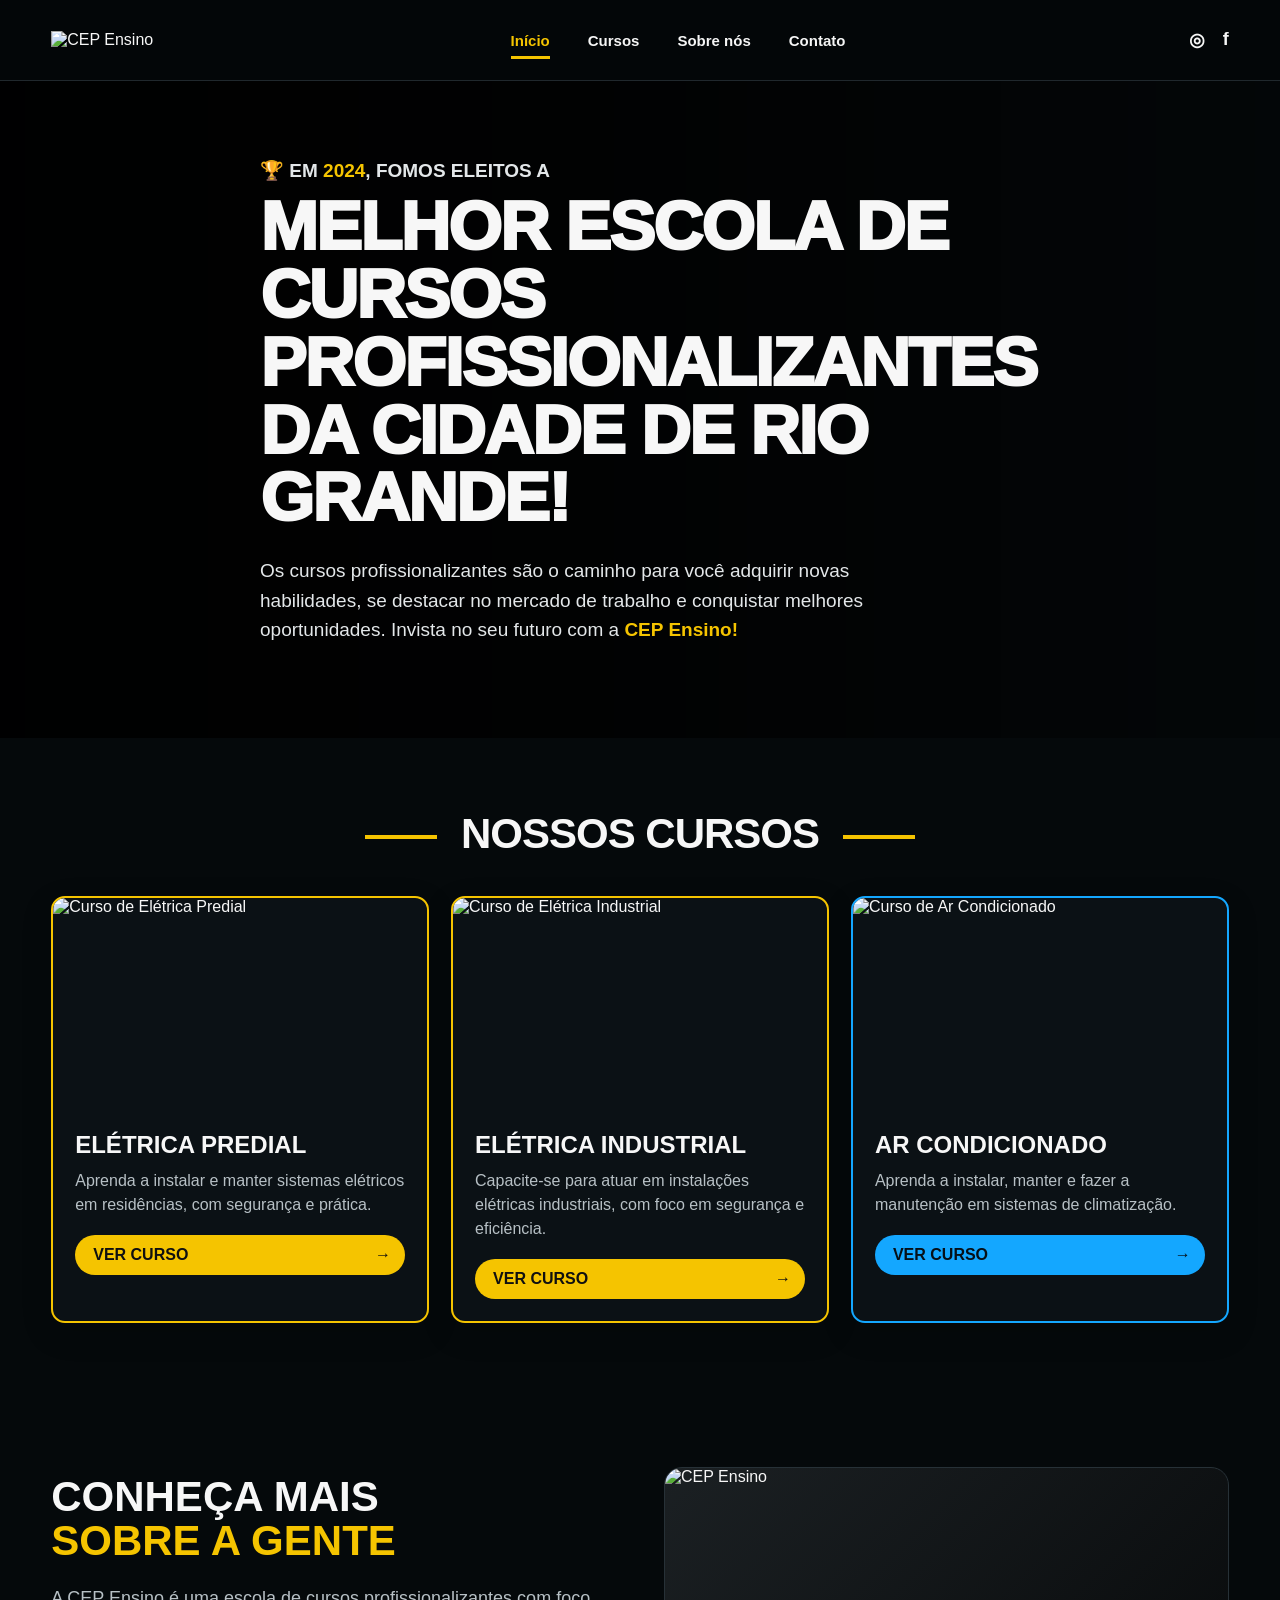
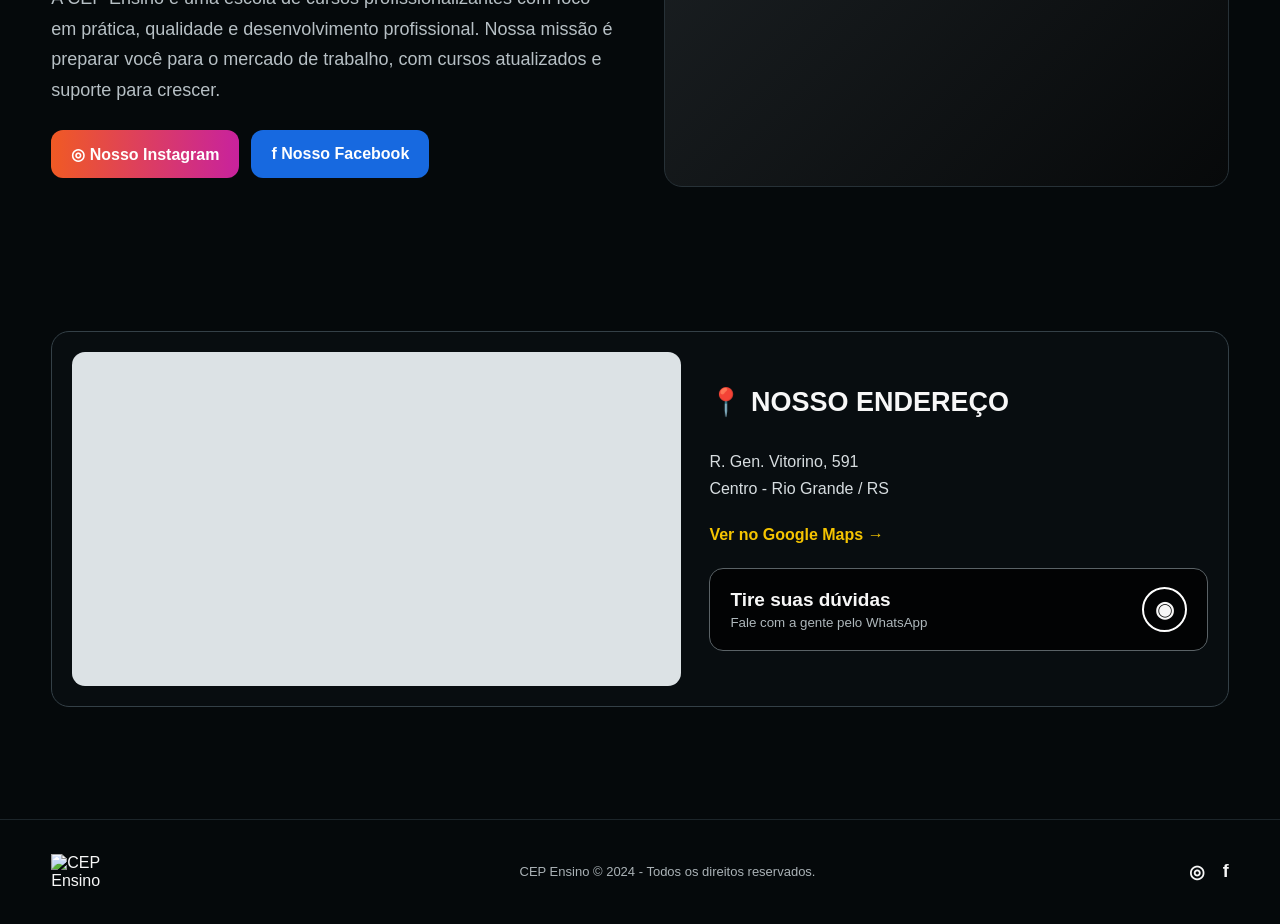
==== site-cursos/index.html @ a2a80884 "Add files via upload" ====
<!doctype html>
<html lang="pt-BR">
<head>
<meta charset="utf-8"><meta name="viewport" content="width=device-width,initial-scale=1">
<title>CEP Ensino | Cursos Profissionalizantes</title><link rel="stylesheet" href="style.css">
</head>
<body>
<header><div class="container nav">
<a href="index.html"><img class="logo" src="assets/logo.svg" alt="CEP Ensino"></a>
<nav><a class="active" href="#inicio">Início</a><a href="#cursos">Cursos</a><a href="#sobre">Sobre nós</a><a href="#contato">Contato</a></nav>
<div class="social-top"><a href="#contato" aria-label="Instagram">◎</a><a href="#contato" aria-label="Facebook">f</a></div>
<button class="menu" type="button" aria-label="Abrir menu">☰</button>
</div></header>

<main>
<section id="inicio" class="hero"><div class="container hero-content">
<p class="kicker">🏆 EM <span>2024</span>, FOMOS ELEITOS A</p>
<h1>MELHOR ESCOLA DE CURSOS PROFISSIONALIZANTES DA CIDADE DE RIO GRANDE!</h1>
<p>Os cursos profissionalizantes são o caminho para você adquirir novas habilidades, se destacar no mercado de trabalho e conquistar melhores oportunidades. Invista no seu futuro com a <span class="highlight">CEP Ensino!</span></p>
</div></section>

<section id="cursos" class="section"><div class="container">
<h2 class="section-title">NOSSOS CURSOS</h2>
<div class="courses">
<a class="card" href="curso.html?curso=eletrica-predial"><img src="assets/eletrica-predial.svg" alt="Curso de Elétrica Predial"><div class="card-body"><h3>ELÉTRICA PREDIAL</h3><p>Aprenda a instalar e manter sistemas elétricos em residências, com segurança e prática.</p><span class="card-link">VER CURSO <b>→</b></span></div></a>
<a class="card" href="curso.html?curso=eletrica-industrial"><img src="assets/eletrica-industrial.svg" alt="Curso de Elétrica Industrial"><div class="card-body"><h3>ELÉTRICA INDUSTRIAL</h3><p>Capacite-se para atuar em instalações elétricas industriais, com foco em segurança e eficiência.</p><span class="card-link">VER CURSO <b>→</b></span></div></a>
<a class="card" href="curso.html?curso=ar-condicionado"><img src="assets/ar-condicionado.svg" alt="Curso de Ar Condicionado"><div class="card-body"><h3>AR CONDICIONADO</h3><p>Aprenda a instalar, manter e fazer a manutenção em sistemas de climatização.</p><span class="card-link">VER CURSO <b>→</b></span></div></a>
</div></div></section>

<section id="sobre" class="section"><div class="container about">
<div><h2>CONHEÇA MAIS<br><span>SOBRE A GENTE</span></h2>
<p>A CEP Ensino é uma escola de cursos profissionalizantes com foco em prática, qualidade e desenvolvimento profissional. Nossa missão é preparar você para o mercado de trabalho, com cursos atualizados e suporte para crescer.</p>
<div class="social-buttons"><a class="btn instagram" href="https://www.instagram.com/cepensino?stkn=ZTg2ZnZqa2FmaDJk" target="_blank" rel="noopener">◎ Nosso Instagram</a><a class="btn facebook" href="https://www.facebook.com/share/19eD2nLyPe/" target="_blank" rel="noopener">f Nosso Facebook</a></div>
</div>
<div class="about-image"><img src="assets/hero.svg" alt="CEP Ensino"></div>
</div></section>

<section id="contato" class="section"><div class="container location">
<div class="map"><iframe title="Mapa da CEP Ensino" src="https://www.google.com/maps?q=CEP%20Ensino%2C%20R.%20Gen.%20Vitorino%2C%20591%2C%20Centro%2C%20Rio%20Grande%2C%20RS&output=embed" loading="lazy"></iframe></div>
<div class="address"><h2>📍 NOSSO ENDEREÇO</h2><p>R. Gen. Vitorino, 591<br>Centro - Rio Grande / RS</p><a class="map-link" href="https://maps.app.goo.gl/ohCSPo82ZV3bPdA87" target="_blank" rel="noopener">Ver no Google Maps →</a>
<a class="whatsapp" href="https://wa.me/5553999708464?text=Ol%C3%A1%2C%20gostaria%20de%20tirar%20uma%20d%C3%BAvida%20sobre%20os%20cursos." target="_blank" rel="noopener"><span><strong>Tire suas dúvidas</strong><small>Fale com a gente pelo WhatsApp</small></span><span class="wa-icon">◉</span></a></div>
</div></section>
</main>
<footer><div class="container footer-inner"><img class="footer-logo" src="assets/logo.svg" alt="CEP Ensino"><div class="footer-copy">CEP Ensino © 2024 - Todos os direitos reservados.</div><div class="social-top"><span>◎</span><span>f</span></div></div></footer>
<script src="script.js"></script>
</body></html>
---- site-cursos/style.css ----
:root{
  --bg:#05090b; --panel:#0b1115; --panel2:#10171b; --line:#273137;
  --text:#f7f7f7; --muted:#b7c0c5; --yellow:#f5c400; --yellow2:#ffd92d;
  --green:#65b94b; --blue:#14a7ff; --red:#ef3b35;
}
*{box-sizing:border-box}
html{scroll-behavior:smooth}
body{margin:0;background:var(--bg);color:var(--text);font-family:Arial,Helvetica,sans-serif}
a{text-decoration:none;color:inherit}
img{max-width:100%;display:block}
.container{width:min(1180px,92%);margin:auto}
header{position:sticky;top:0;z-index:20;background:rgba(4,7,9,.96);border-bottom:1px solid #20282d;backdrop-filter:blur(10px)}
.nav{min-height:80px;display:flex;align-items:center;justify-content:space-between;gap:24px}
.logo{width:116px}
nav{display:flex;gap:38px;align-items:center}
nav a{font-weight:800;font-size:15px;color:#f5f5f5;position:relative;padding:30px 0}
nav a:hover,nav a.active{color:var(--yellow)}
nav a.active:after{content:"";position:absolute;left:0;right:0;bottom:20px;height:3px;background:var(--yellow)}
.social-top{display:flex;gap:18px;font-weight:900;font-size:18px}
.menu{display:none;background:none;border:0;color:white;font-size:28px}
.hero{min-height:540px;display:grid;align-items:center;background:
linear-gradient(90deg,rgba(0,0,0,.95) 0%,rgba(0,0,0,.82) 43%,rgba(0,0,0,.30) 100%),
url("assets/hero.svg") center/cover no-repeat}
.hero-content{max-width:760px;padding:75px 0}
.kicker{font-size:22px;font-weight:900;margin:0 0 8px}
.kicker span{color:var(--yellow)}
h1{font-size:clamp(38px,5.4vw,70px);line-height:.98;margin:0 0 24px;font-weight:950;letter-spacing:-2px}
.hero p{font-size:19px;line-height:1.55;color:#e3e7e9;max-width:650px}
.highlight{color:var(--yellow);font-weight:900}
.section{padding:72px 0}
.section-title{text-align:center;margin:0 0 38px;font-size:42px;letter-spacing:-1px}
.section-title:before,.section-title:after{content:"";display:inline-block;width:72px;height:4px;background:var(--yellow);vertical-align:middle;margin:0 24px}
.courses{display:grid;grid-template-columns:repeat(3,1fr);gap:22px}
.card{background:var(--panel);border:2px solid var(--yellow);border-radius:14px;overflow:hidden;transition:.25s;box-shadow:0 10px 30px rgba(0,0,0,.18)}
.card:nth-child(3){border-color:var(--blue)}
.card:hover{transform:translateY(-5px)}
.card img{aspect-ratio:16/9;object-fit:cover}
.card-body{padding:22px}
.card h3{margin:0 0 10px;font-size:24px}
.card p{color:var(--muted);line-height:1.5;margin:0 0 18px}
.card-link{display:flex;align-items:center;justify-content:space-between;color:#101010;background:var(--yellow);font-weight:900;border-radius:50px;padding:11px 14px 11px 18px}
.card:nth-child(3) .card-link{background:var(--blue);color:#061018}
.about{display:grid;grid-template-columns:1fr 1fr;gap:48px;align-items:center}
.about h2{font-size:42px;line-height:1.05;margin:0 0 20px}
.about h2 span{color:var(--yellow)}
.about p{font-size:18px;line-height:1.7;color:var(--muted)}
.social-buttons{display:flex;flex-wrap:wrap;gap:12px;margin-top:25px}
.btn{display:inline-flex;align-items:center;justify-content:center;min-height:48px;padding:0 20px;border-radius:12px;font-weight:900}
.instagram{background:linear-gradient(90deg,#f05a24,#c8229d);color:white}
.facebook{background:#1769e0;color:white}
.about-image{border-radius:18px;overflow:hidden;border:1px solid var(--line);min-height:320px;background:linear-gradient(135deg,#1b2023,#07090a);display:grid;place-items:center}
.about-image img{width:100%;height:100%;object-fit:cover}
.location{border:1px solid #344047;border-radius:18px;padding:20px;display:grid;grid-template-columns:1.1fr .9fr;gap:28px;background:#080d10}
.map{min-height:330px;border-radius:13px;overflow:hidden;background:#dce2e5}
.map iframe{width:100%;height:100%;min-height:330px;border:0}
.address{display:flex;flex-direction:column;justify-content:center}
.address h2{font-size:27px;margin:0 0 15px}
.address p{color:#d7dde0;line-height:1.65}
.map-link{color:var(--yellow);font-weight:900;margin:8px 0 24px}
.whatsapp{border:1px solid #5a6266;background:#020304;border-radius:14px;padding:18px 20px;display:flex;align-items:center;justify-content:space-between;gap:15px}
.whatsapp strong{font-size:19px}.whatsapp small{display:block;color:#aeb7bb;margin-top:4px}
.wa-icon{width:45px;height:45px;border-radius:50%;display:grid;place-items:center;border:2px solid #fff;font-weight:900;font-size:22px}
.course-hero{padding:75px 0 45px;background:radial-gradient(circle at 80% 20%,rgba(245,196,0,.12),transparent 35%),#060a0c}
.course-layout{display:grid;grid-template-columns:1fr .85fr;gap:45px;align-items:start}
.course-layout h1{font-size:clamp(38px,5vw,64px)}
.price{font-size:38px;font-weight:950;color:var(--yellow);margin:25px 0}
.buy{display:inline-flex;background:var(--yellow);color:#090b0c;padding:16px 28px;border-radius:12px;font-weight:950;font-size:18px}
.course-image{border-radius:18px;overflow:hidden;border:2px solid var(--yellow)}
.course-info{display:grid;grid-template-columns:repeat(3,1fr);gap:12px;margin:28px 0}
.info{background:var(--panel);border:1px solid var(--line);border-radius:12px;padding:18px}
.info b{display:block;margin-bottom:6px}.info span{color:var(--muted)}
footer{border-top:1px solid #1c252a;padding:34px 0;margin-top:40px}
.footer-inner{display:flex;align-items:center;justify-content:space-between;gap:20px}
.footer-logo{width:95px}
.footer-copy{color:#aab2b6;font-size:13px}
@media(max-width:850px){
  nav,.social-top{display:none}.menu{display:block}
  .nav{min-height:70px}.hero{min-height:570px}.hero-content{padding:55px 0}
  .courses,.about,.location,.course-layout{grid-template-columns:1fr}
  .section-title{font-size:31px}.section-title:before,.section-title:after{width:35px;margin:0 12px}
  .about h2{font-size:35px}.course-info{grid-template-columns:1fr}
  .footer-inner{flex-direction:column;text-align:center}
}
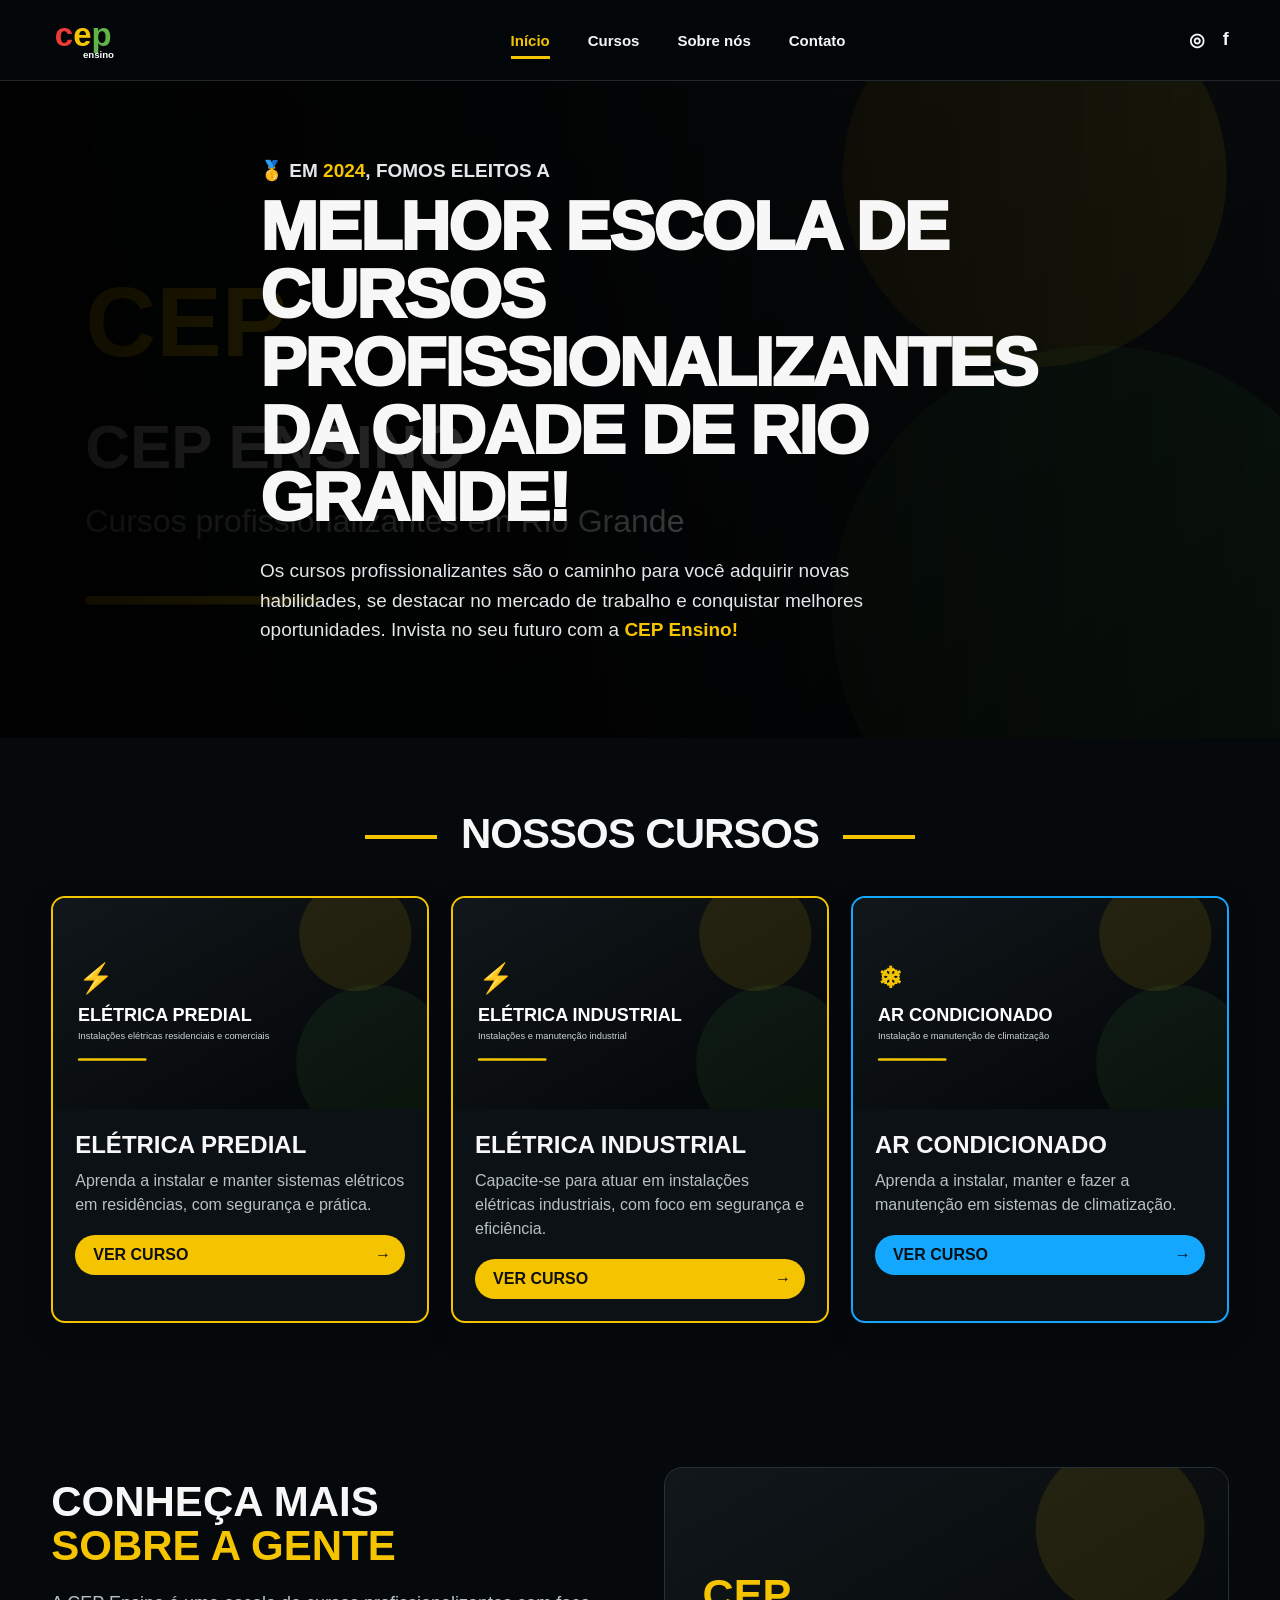
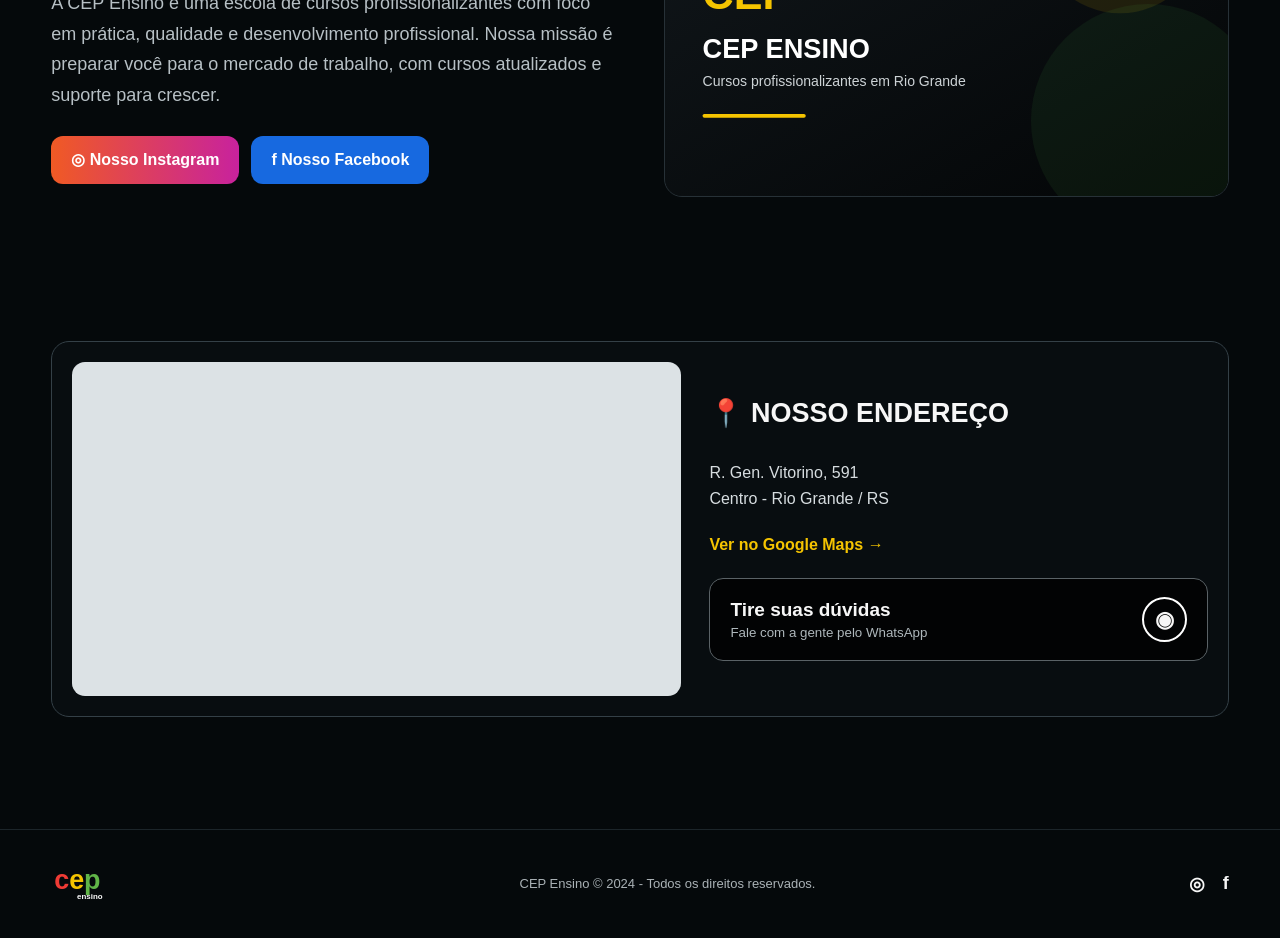
==== commit 179344b5: "Update index.html" ====
--- a/site-cursos/index.html
+++ b/site-cursos/index.html
@@ -14,7 +14,7 @@
 
 <main>
 <section id="inicio" class="hero"><div class="container hero-content">
-<p class="kicker">🏆 EM <span>2024</span>, FOMOS ELEITOS A</p>
+<p class="kicker">🥇 EM <span>2024</span>, FOMOS ELEITOS A</p>
 <h1>MELHOR ESCOLA DE CURSOS PROFISSIONALIZANTES DA CIDADE DE RIO GRANDE!</h1>
 <p>Os cursos profissionalizantes são o caminho para você adquirir novas habilidades, se destacar no mercado de trabalho e conquistar melhores oportunidades. Invista no seu futuro com a <span class="highlight">CEP Ensino!</span></p>
 </div></section>
@@ -43,4 +43,4 @@
 </main>
 <footer><div class="container footer-inner"><img class="footer-logo" src="assets/logo.svg" alt="CEP Ensino"><div class="footer-copy">CEP Ensino © 2024 - Todos os direitos reservados.</div><div class="social-top"><span>◎</span><span>f</span></div></div></footer>
 <script src="script.js"></script>
-</body></html>+</body></html>
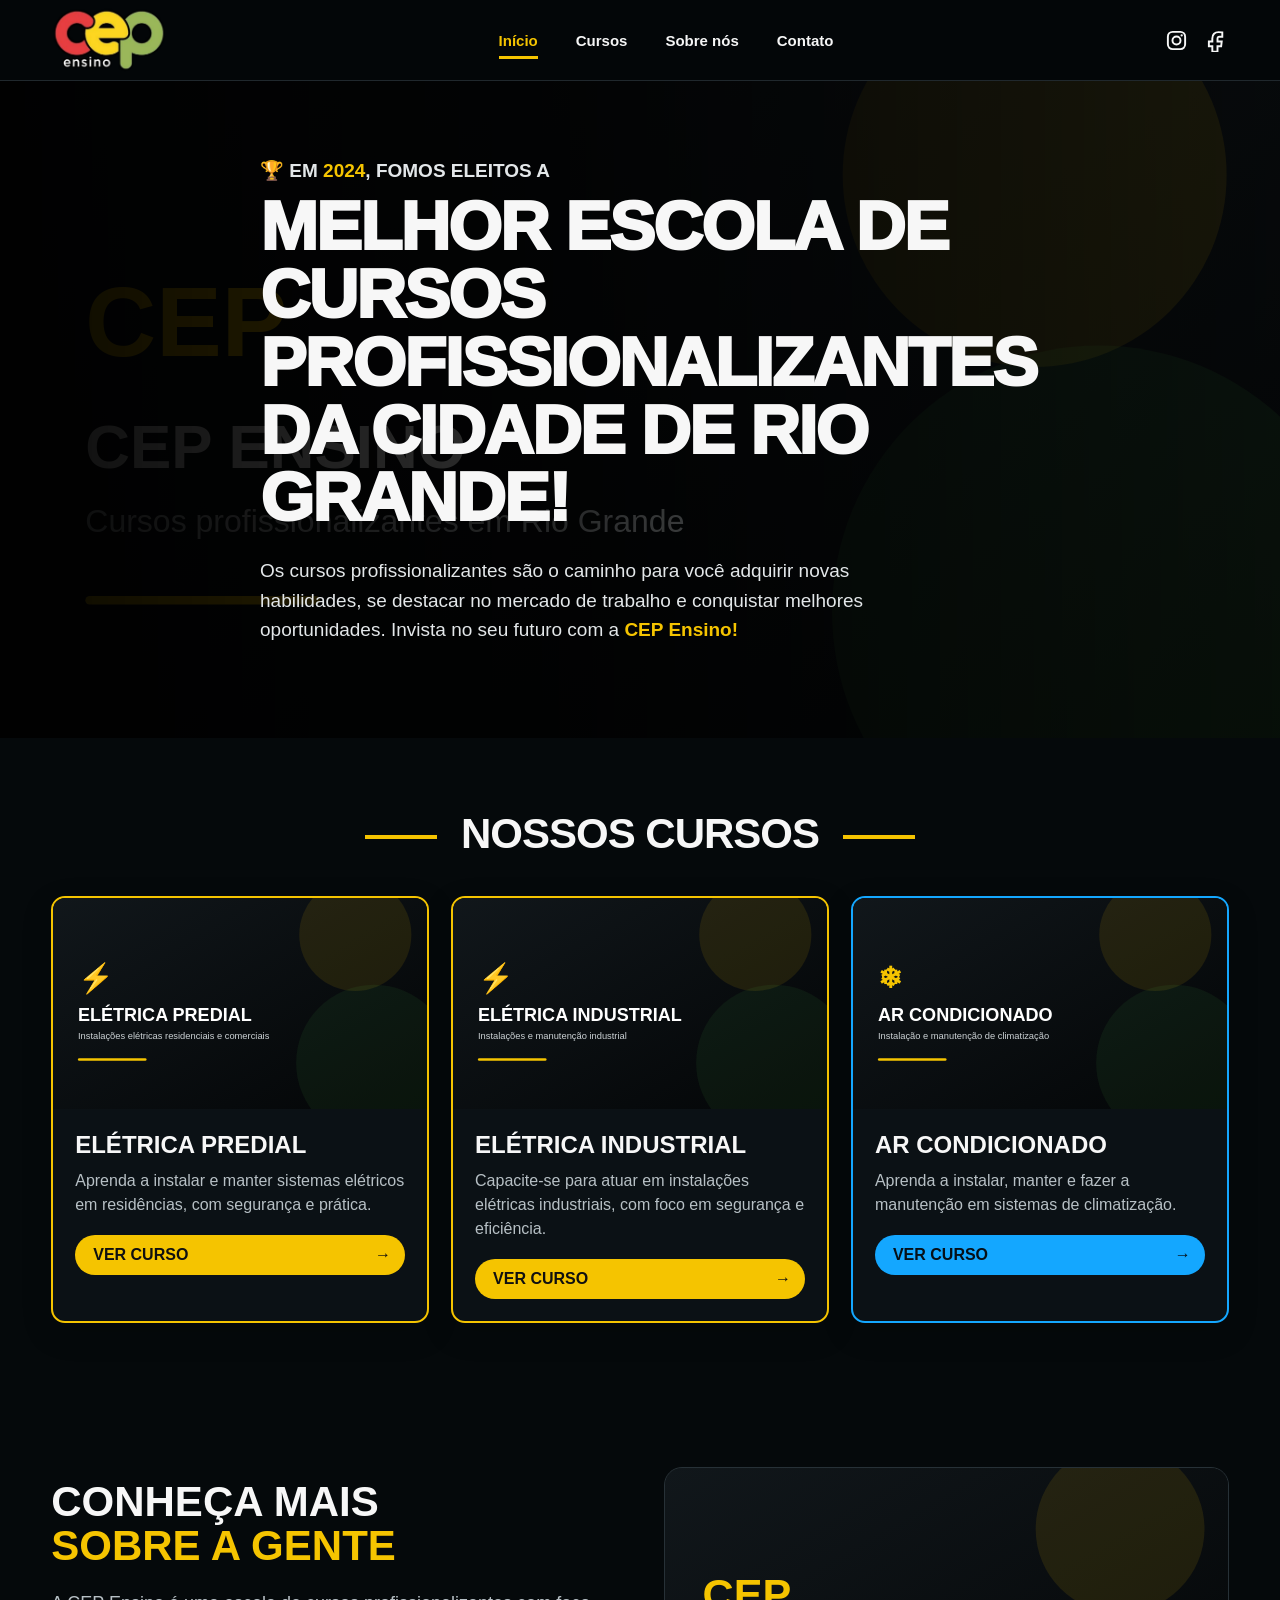
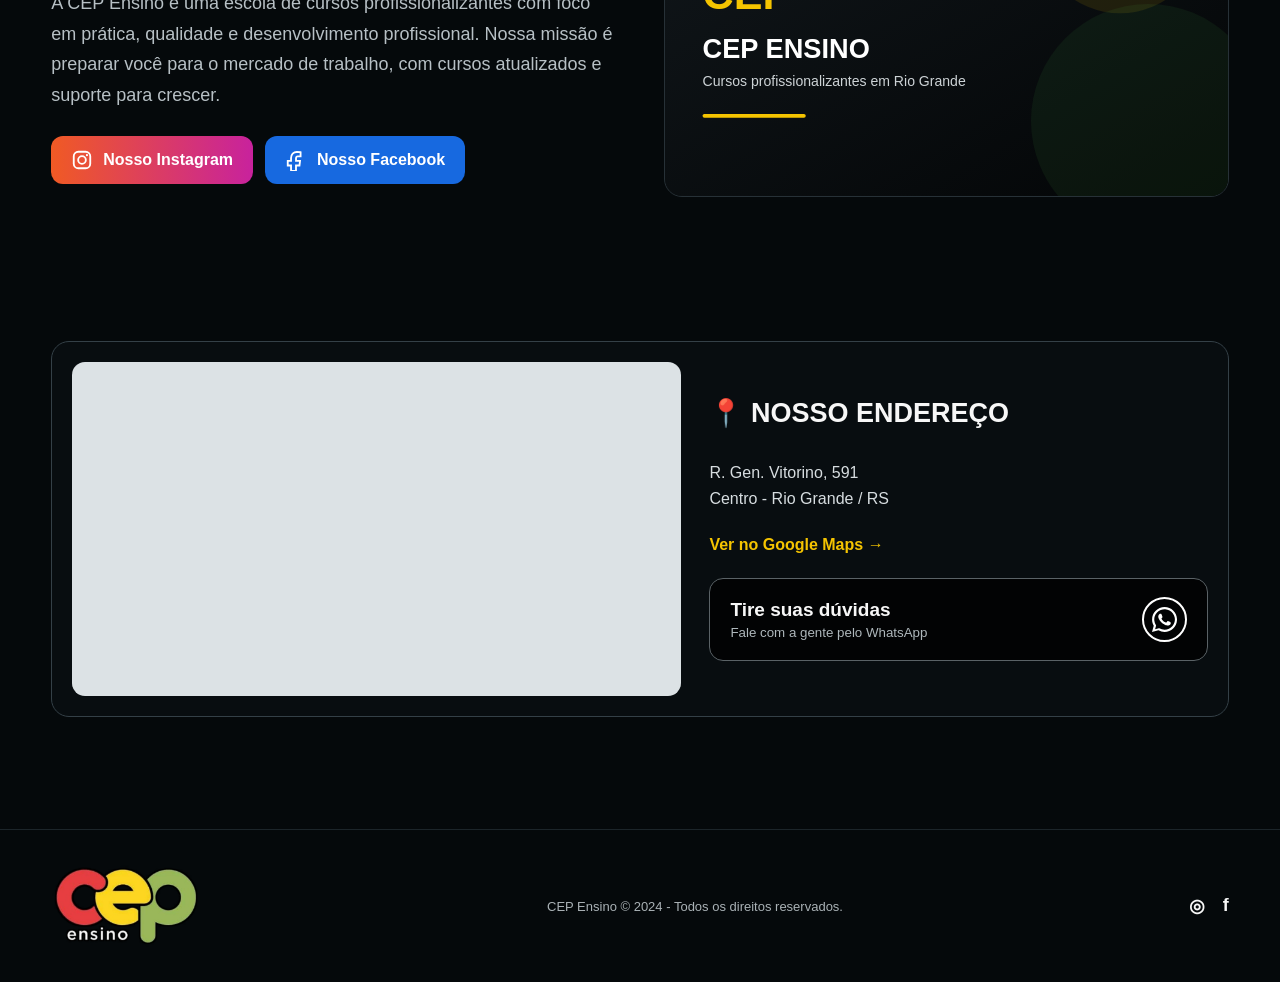
==== commit 364e1901: "Add files via upload" ====
--- a/site-cursos/index.html
+++ b/site-cursos/index.html
@@ -6,15 +6,18 @@
 </head>
 <body>
 <header><div class="container nav">
-<a href="index.html"><img class="logo" src="assets/logo.svg" alt="CEP Ensino"></a>
+<a href="index.html"><img class="logo" src="assets/logo.png" alt="CEP Ensino"></a>
 <nav><a class="active" href="#inicio">Início</a><a href="#cursos">Cursos</a><a href="#sobre">Sobre nós</a><a href="#contato">Contato</a></nav>
-<div class="social-top"><a href="#contato" aria-label="Instagram">◎</a><a href="#contato" aria-label="Facebook">f</a></div>
+<div class="social-top">
+<a href="https://www.instagram.com/cepensino?stkn=ZTg2ZnZqa2FmaDJk" target="_blank" rel="noopener" aria-label="Instagram"><svg viewBox="0 0 24 24" aria-hidden="true"><rect x="3" y="3" width="18" height="18" rx="5"/><circle cx="12" cy="12" r="4.2"/><circle cx="17.4" cy="6.7" r="1.2" class="fill"/></svg></a>
+<a href="https://www.facebook.com/share/19eD2nLyPe/" target="_blank" rel="noopener" aria-label="Facebook"><svg viewBox="0 0 24 24" aria-hidden="true"><path d="M14 8h3V3.5c-.5-.1-2.1-.2-4-.2-3.8 0-6.4 2.3-6.4 6.6V13H3v5h3.6v5.8H12V18h3.8l.6-5H12V10.4c0-1.4.4-2.4 2-2.4Z"/></svg></a>
+</div>
 <button class="menu" type="button" aria-label="Abrir menu">☰</button>
 </div></header>
 
 <main>
 <section id="inicio" class="hero"><div class="container hero-content">
-<p class="kicker">🥇 EM <span>2024</span>, FOMOS ELEITOS A</p>
+<p class="kicker">🏆 EM <span>2024</span>, FOMOS ELEITOS A</p>
 <h1>MELHOR ESCOLA DE CURSOS PROFISSIONALIZANTES DA CIDADE DE RIO GRANDE!</h1>
 <p>Os cursos profissionalizantes são o caminho para você adquirir novas habilidades, se destacar no mercado de trabalho e conquistar melhores oportunidades. Invista no seu futuro com a <span class="highlight">CEP Ensino!</span></p>
 </div></section>
@@ -30,7 +33,10 @@
 <section id="sobre" class="section"><div class="container about">
 <div><h2>CONHEÇA MAIS<br><span>SOBRE A GENTE</span></h2>
 <p>A CEP Ensino é uma escola de cursos profissionalizantes com foco em prática, qualidade e desenvolvimento profissional. Nossa missão é preparar você para o mercado de trabalho, com cursos atualizados e suporte para crescer.</p>
-<div class="social-buttons"><a class="btn instagram" href="https://www.instagram.com/cepensino?stkn=ZTg2ZnZqa2FmaDJk" target="_blank" rel="noopener">◎ Nosso Instagram</a><a class="btn facebook" href="https://www.facebook.com/share/19eD2nLyPe/" target="_blank" rel="noopener">f Nosso Facebook</a></div>
+<div class="social-buttons">
+<a class="btn instagram" href="https://www.instagram.com/cepensino?stkn=ZTg2ZnZqa2FmaDJk" target="_blank" rel="noopener"><svg viewBox="0 0 24 24" aria-hidden="true"><rect x="3" y="3" width="18" height="18" rx="5"/><circle cx="12" cy="12" r="4.2"/><circle cx="17.4" cy="6.7" r="1.2" class="fill"/></svg> Nosso Instagram</a>
+<a class="btn facebook" href="https://www.facebook.com/share/19eD2nLyPe/" target="_blank" rel="noopener"><svg viewBox="0 0 24 24" aria-hidden="true"><path d="M14 8h3V3.5c-.5-.1-2.1-.2-4-.2-3.8 0-6.4 2.3-6.4 6.6V13H3v5h3.6v5.8H12V18h3.8l.6-5H12V10.4c0-1.4.4-2.4 2-2.4Z"/></svg> Nosso Facebook</a>
+</div>
 </div>
 <div class="about-image"><img src="assets/hero.svg" alt="CEP Ensino"></div>
 </div></section>
@@ -38,9 +44,9 @@
 <section id="contato" class="section"><div class="container location">
 <div class="map"><iframe title="Mapa da CEP Ensino" src="https://www.google.com/maps?q=CEP%20Ensino%2C%20R.%20Gen.%20Vitorino%2C%20591%2C%20Centro%2C%20Rio%20Grande%2C%20RS&output=embed" loading="lazy"></iframe></div>
 <div class="address"><h2>📍 NOSSO ENDEREÇO</h2><p>R. Gen. Vitorino, 591<br>Centro - Rio Grande / RS</p><a class="map-link" href="https://maps.app.goo.gl/ohCSPo82ZV3bPdA87" target="_blank" rel="noopener">Ver no Google Maps →</a>
-<a class="whatsapp" href="https://wa.me/5553999708464?text=Ol%C3%A1%2C%20gostaria%20de%20tirar%20uma%20d%C3%BAvida%20sobre%20os%20cursos." target="_blank" rel="noopener"><span><strong>Tire suas dúvidas</strong><small>Fale com a gente pelo WhatsApp</small></span><span class="wa-icon">◉</span></a></div>
+<a class="whatsapp" href="https://wa.me/5553999708464?text=Ol%C3%A1%2C%20gostaria%20de%20tirar%20uma%20d%C3%BAvida%20sobre%20os%20cursos." target="_blank" rel="noopener"><span><strong>Tire suas dúvidas</strong><small>Fale com a gente pelo WhatsApp</small></span><span class="wa-icon"><svg viewBox="0 0 24 24" aria-hidden="true"><path d="M20.5 3.5A11.9 11.9 0 0 0 12.05 0C5.45 0 .08 5.37.08 11.98c0 2.11.55 4.17 1.6 5.99L.01 24l6.17-1.62a11.9 11.9 0 0 0 5.86 1.54h.01c6.6 0 11.96-5.37 11.96-11.98 0-3.2-1.25-6.2-3.51-8.44ZM12.05 21.9h-.01a9.9 9.9 0 0 1-5.05-1.39l-.36-.21-3.66.96.98-3.57-.23-.37a9.9 9.9 0 1 1 8.33 4.58Zm5.43-7.42c-.3-.15-1.77-.87-2.05-.97-.27-.1-.47-.15-.67.15-.2.3-.77.97-.95 1.17-.17.2-.35.22-.65.07-.3-.15-1.25-.46-2.38-1.47-.88-.78-1.47-1.74-1.64-2.04-.17-.3-.02-.46.13-.61.14-.14.3-.35.45-.52.15-.17.2-.3.3-.5.1-.2.05-.37-.02-.52-.07-.15-.67-1.61-.92-2.2-.24-.58-.49-.5-.67-.51h-.57c-.2 0-.52.07-.8.37-.27.3-1.04 1.02-1.04 2.49s1.07 2.89 1.22 3.09c.15.2 2.1 3.21 5.08 4.5.71.31 1.26.49 1.69.63.71.23 1.35.2 1.86.12.57-.09 1.77-.72 2.02-1.42.25-.7.25-1.3.17-1.42-.07-.12-.27-.2-.57-.35Z"/></svg></span></a></div>
 </div></section>
 </main>
-<footer><div class="container footer-inner"><img class="footer-logo" src="assets/logo.svg" alt="CEP Ensino"><div class="footer-copy">CEP Ensino © 2024 - Todos os direitos reservados.</div><div class="social-top"><span>◎</span><span>f</span></div></div></footer>
+<footer><div class="container footer-inner"><img class="footer-logo" src="assets/logo.png" alt="CEP Ensino"><div class="footer-copy">CEP Ensino © 2024 - Todos os direitos reservados.</div><div class="social-top"><span>◎</span><span>f</span></div></div></footer>
 <script src="script.js"></script>
-</body></html>
+</body></html>
--- a/site-cursos/style.css
+++ b/site-cursos/style.css
@@ -12,7 +12,7 @@
 .container{width:min(1180px,92%);margin:auto}
 header{position:sticky;top:0;z-index:20;background:rgba(4,7,9,.96);border-bottom:1px solid #20282d;backdrop-filter:blur(10px)}
 .nav{min-height:80px;display:flex;align-items:center;justify-content:space-between;gap:24px}
-.logo{width:116px}
+.logo{width:116px;height:auto;object-fit:contain}.social-top a{display:grid;place-items:center}.social-top svg{width:23px;height:23px;fill:none;stroke:currentColor;stroke-width:2}.social-top svg .fill{fill:currentColor;stroke:none}
 nav{display:flex;gap:38px;align-items:center}
 nav a{font-weight:800;font-size:15px;color:#f5f5f5;position:relative;padding:30px 0}
 nav a:hover,nav a.active{color:var(--yellow)}
@@ -46,7 +46,7 @@
 .about h2 span{color:var(--yellow)}
 .about p{font-size:18px;line-height:1.7;color:var(--muted)}
 .social-buttons{display:flex;flex-wrap:wrap;gap:12px;margin-top:25px}
-.btn{display:inline-flex;align-items:center;justify-content:center;min-height:48px;padding:0 20px;border-radius:12px;font-weight:900}
+.btn{display:inline-flex;align-items:center;justify-content:center;gap:10px;min-height:48px;padding:0 20px;border-radius:12px;font-weight:900}.btn svg{width:22px;height:22px;fill:none;stroke:currentColor;stroke-width:2}.btn svg .fill{fill:currentColor;stroke:none}
 .instagram{background:linear-gradient(90deg,#f05a24,#c8229d);color:white}
 .facebook{background:#1769e0;color:white}
 .about-image{border-radius:18px;overflow:hidden;border:1px solid var(--line);min-height:320px;background:linear-gradient(135deg,#1b2023,#07090a);display:grid;place-items:center}
@@ -60,7 +60,7 @@
 .map-link{color:var(--yellow);font-weight:900;margin:8px 0 24px}
 .whatsapp{border:1px solid #5a6266;background:#020304;border-radius:14px;padding:18px 20px;display:flex;align-items:center;justify-content:space-between;gap:15px}
 .whatsapp strong{font-size:19px}.whatsapp small{display:block;color:#aeb7bb;margin-top:4px}
-.wa-icon{width:45px;height:45px;border-radius:50%;display:grid;place-items:center;border:2px solid #fff;font-weight:900;font-size:22px}
+.wa-icon{width:45px;height:45px;border-radius:50%;display:grid;place-items:center;border:2px solid #fff;font-weight:900;font-size:22px;flex:0 0 auto}.wa-icon svg{width:25px;height:25px;fill:#fff}
 .course-hero{padding:75px 0 45px;background:radial-gradient(circle at 80% 20%,rgba(245,196,0,.12),transparent 35%),#060a0c}
 .course-layout{display:grid;grid-template-columns:1fr .85fr;gap:45px;align-items:start}
 .course-layout h1{font-size:clamp(38px,5vw,64px)}
@@ -72,13 +72,13 @@
 .info b{display:block;margin-bottom:6px}.info span{color:var(--muted)}
 footer{border-top:1px solid #1c252a;padding:34px 0;margin-top:40px}
 .footer-inner{display:flex;align-items:center;justify-content:space-between;gap:20px}
-.footer-logo{width:95px}
+.footer-logo{width:150px;height:auto;object-fit:contain}.footer-inner .social-top{display:flex}
 .footer-copy{color:#aab2b6;font-size:13px}
 @media(max-width:850px){
   nav,.social-top{display:none}.menu{display:block}
   .nav{min-height:70px}.hero{min-height:570px}.hero-content{padding:55px 0}
   .courses,.about,.location,.course-layout{grid-template-columns:1fr}
-  .section-title{font-size:31px}.section-title:before,.section-title:after{width:35px;margin:0 12px}
+  .section-title{display:flex;align-items:center;justify-content:center;gap:12px;font-size:clamp(26px,8vw,31px);white-space:nowrap}.section-title:before,.section-title:after{flex:1;width:auto;min-width:22px;margin:0}
   .about h2{font-size:35px}.course-info{grid-template-columns:1fr}
   .footer-inner{flex-direction:column;text-align:center}
 }
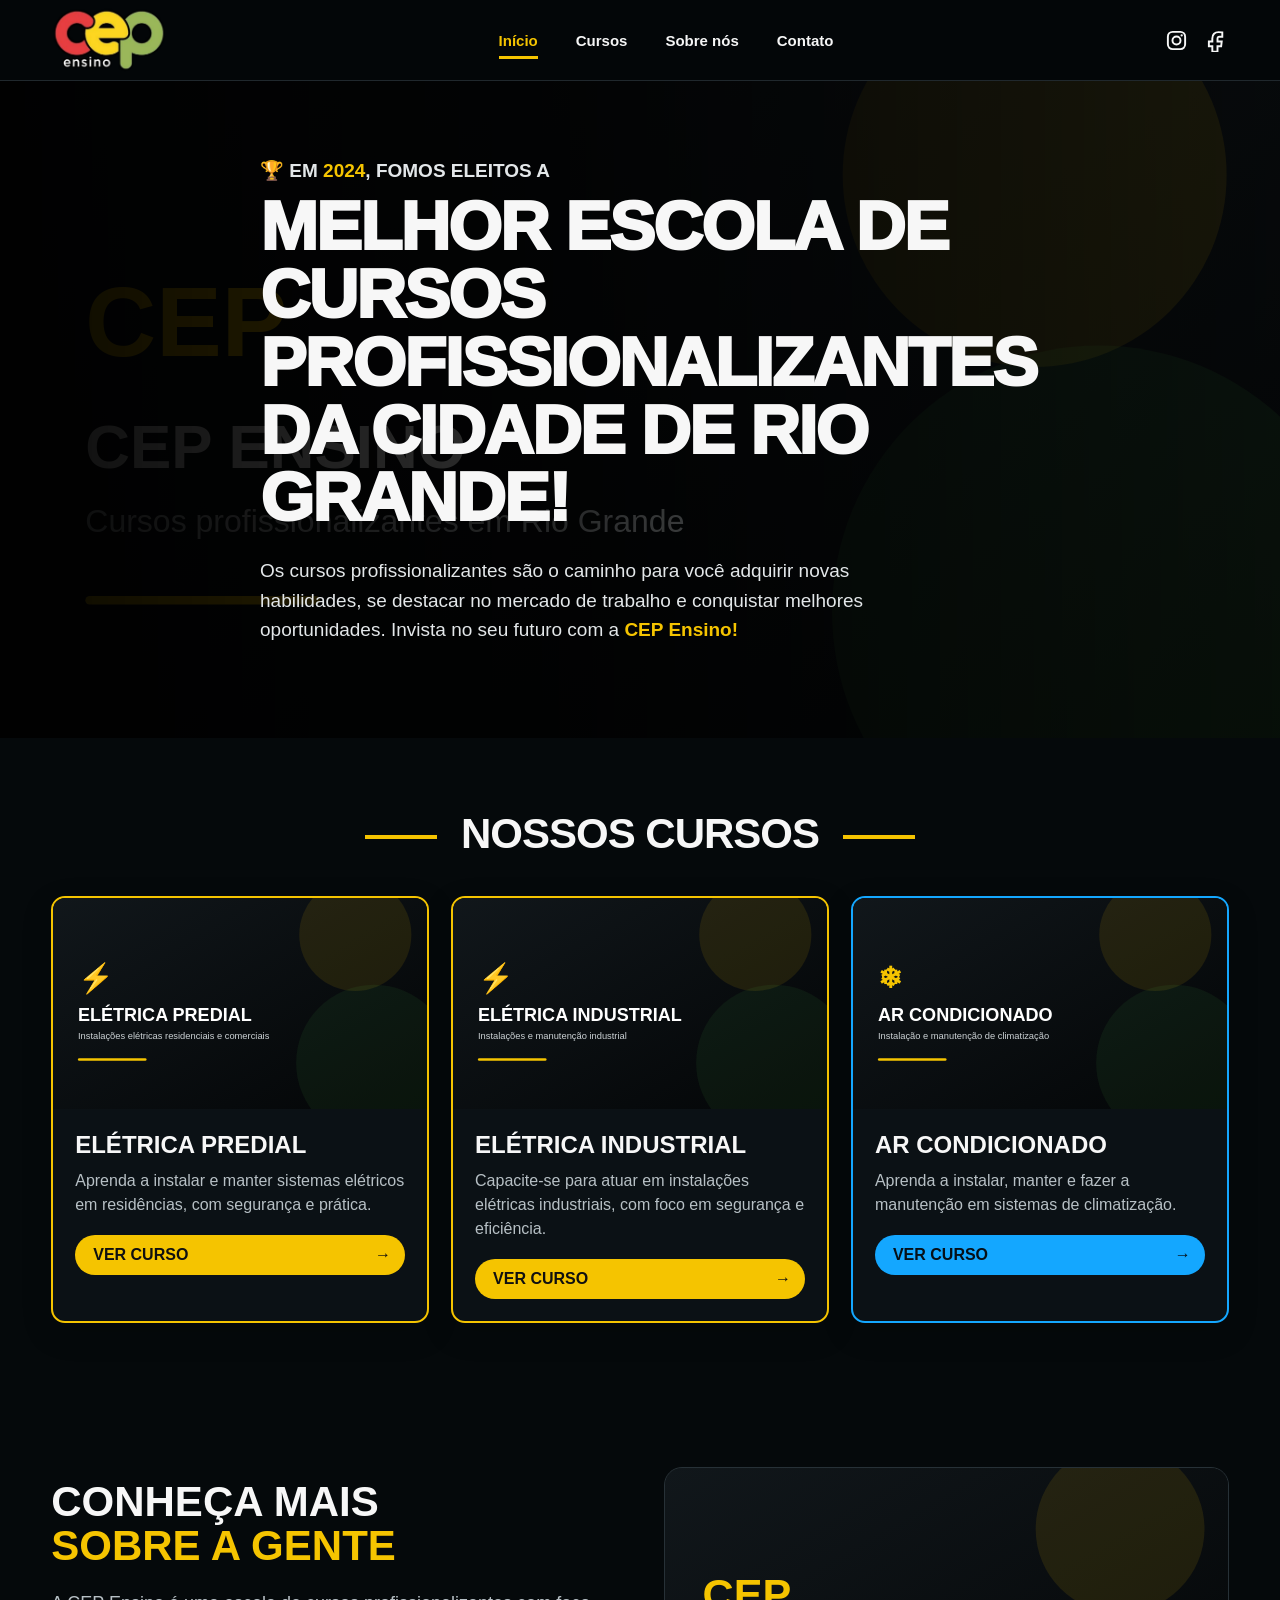
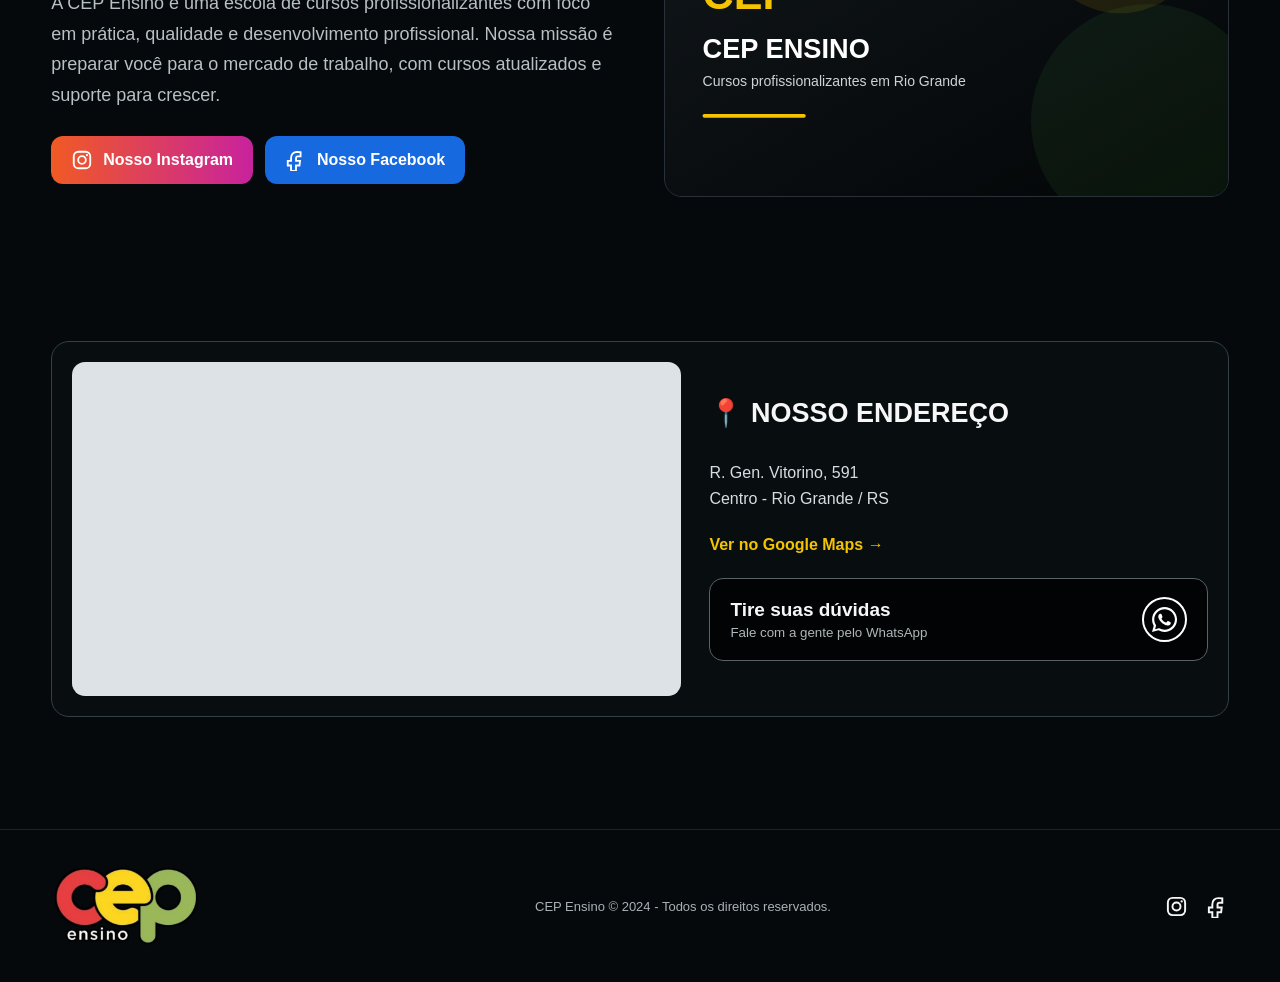
==== commit 2c0e0575: "Add files via upload" ====
--- a/site-cursos/index.html
+++ b/site-cursos/index.html
@@ -47,6 +47,13 @@
 <a class="whatsapp" href="https://wa.me/5553999708464?text=Ol%C3%A1%2C%20gostaria%20de%20tirar%20uma%20d%C3%BAvida%20sobre%20os%20cursos." target="_blank" rel="noopener"><span><strong>Tire suas dúvidas</strong><small>Fale com a gente pelo WhatsApp</small></span><span class="wa-icon"><svg viewBox="0 0 24 24" aria-hidden="true"><path d="M20.5 3.5A11.9 11.9 0 0 0 12.05 0C5.45 0 .08 5.37.08 11.98c0 2.11.55 4.17 1.6 5.99L.01 24l6.17-1.62a11.9 11.9 0 0 0 5.86 1.54h.01c6.6 0 11.96-5.37 11.96-11.98 0-3.2-1.25-6.2-3.51-8.44ZM12.05 21.9h-.01a9.9 9.9 0 0 1-5.05-1.39l-.36-.21-3.66.96.98-3.57-.23-.37a9.9 9.9 0 1 1 8.33 4.58Zm5.43-7.42c-.3-.15-1.77-.87-2.05-.97-.27-.1-.47-.15-.67.15-.2.3-.77.97-.95 1.17-.17.2-.35.22-.65.07-.3-.15-1.25-.46-2.38-1.47-.88-.78-1.47-1.74-1.64-2.04-.17-.3-.02-.46.13-.61.14-.14.3-.35.45-.52.15-.17.2-.3.3-.5.1-.2.05-.37-.02-.52-.07-.15-.67-1.61-.92-2.2-.24-.58-.49-.5-.67-.51h-.57c-.2 0-.52.07-.8.37-.27.3-1.04 1.02-1.04 2.49s1.07 2.89 1.22 3.09c.15.2 2.1 3.21 5.08 4.5.71.31 1.26.49 1.69.63.71.23 1.35.2 1.86.12.57-.09 1.77-.72 2.02-1.42.25-.7.25-1.3.17-1.42-.07-.12-.27-.2-.57-.35Z"/></svg></span></a></div>
 </div></section>
 </main>
-<footer><div class="container footer-inner"><img class="footer-logo" src="assets/logo.png" alt="CEP Ensino"><div class="footer-copy">CEP Ensino © 2024 - Todos os direitos reservados.</div><div class="social-top"><span>◎</span><span>f</span></div></div></footer>
+<footer><div class="container footer-inner"><img class="footer-logo" src="assets/logo.png" alt="CEP Ensino"><div class="footer-copy">CEP Ensino © 2024 - Todos os direitos reservados.</div><div class="social-top footer-social">
+<a href="https://www.instagram.com/cepensino?stkn=ZTg2ZnZqa2FmaDJk" target="_blank" rel="noopener" aria-label="Instagram">
+<svg viewBox="0 0 24 24" aria-hidden="true"><rect x="3" y="3" width="18" height="18" rx="5"/><circle cx="12" cy="12" r="4.2"/><circle cx="17.4" cy="6.7" r="1.2" class="fill"/></svg>
+</a>
+<a href="https://www.facebook.com/share/19eD2nLyPe/" target="_blank" rel="noopener" aria-label="Facebook">
+<svg viewBox="0 0 24 24" aria-hidden="true"><path d="M14 8h3V3.5c-.5-.1-2.1-.2-4-.2-3.8 0-6.4 2.3-6.4 6.6V13H3v5h3.6v5.8H12V18h3.8l.6-5H12V10.4c0-1.4.4-2.4 2-2.4Z"/></svg>
+</a>
+</div></div></footer>
 <script src="script.js"></script>
 </body></html>
